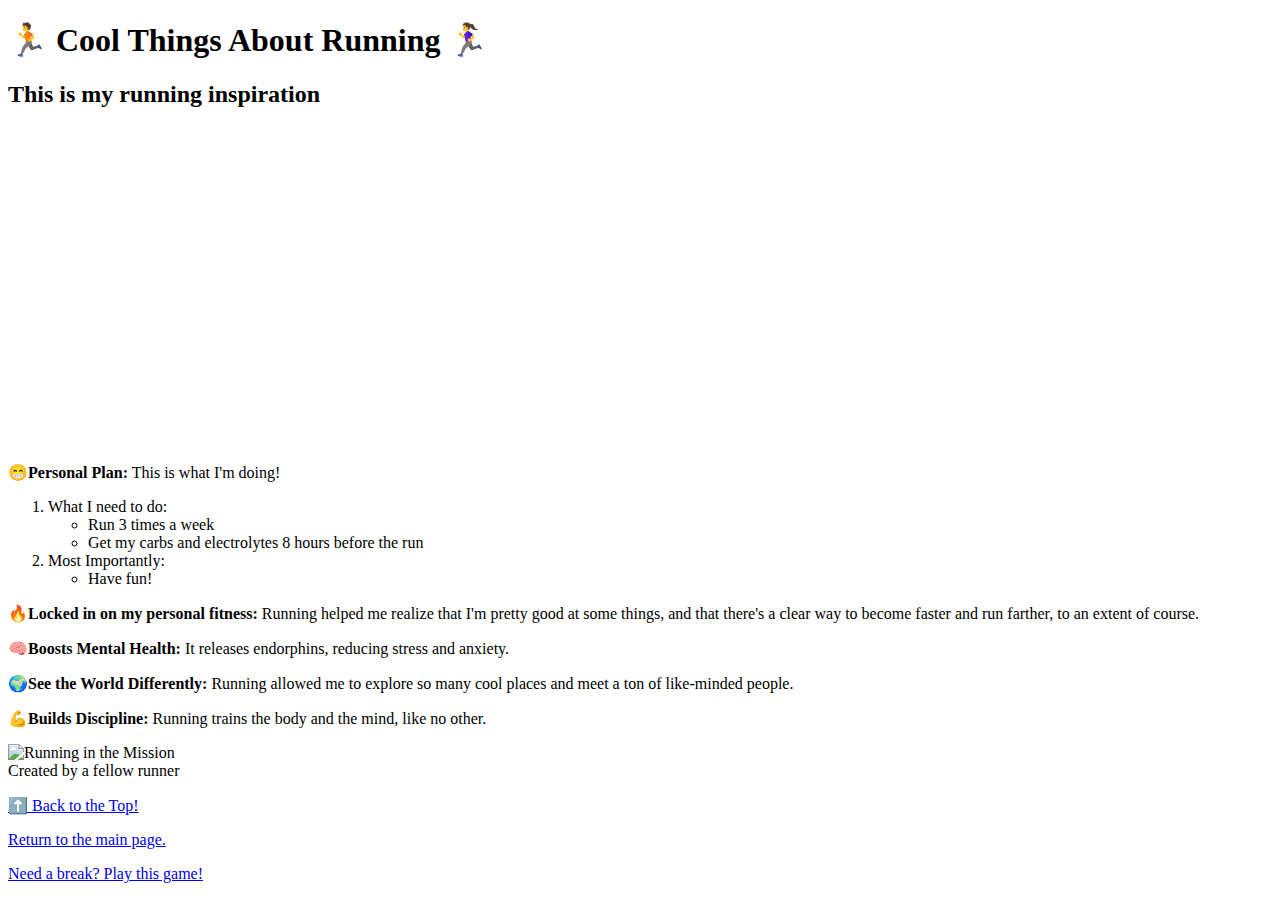
==== Scratchpage.html @ e9c8ea56 "Add files via upload" ====
<!DOCTYPE html>
<html lang="en">
<head>
  <meta charset="UTF-8">
  <title>Cool Things About Running</title>
  <link rel="stylesheet" href="../startbootstrap-scrolling-nav-gh-pages/css/scratchpage.css">
</head>
<body>

  <h1 id="top">🏃 Cool Things About Running 🏃‍♀️</h1>
  <h2> This is my running inspiration</h2>
  <iframe width="560" 
  height="315" 
  src="https://www.youtube.com/embed/Y37Uq_-cFxI?si=Zh3xT-JTrzae4gpN" 
  title="YouTube video player" 
  frameborder="0" 
  allow="accelerometer; autoplay; clipboard-write; encrypted-media; gyroscope; picture-in-picture; web-share" 
  referrerpolicy="strict-origin-when-cross-origin" 
  allowfullscreen>
</iframe>
<div class="fact-card">
    <p><span class="emoji">😁</span><strong>Personal Plan:</strong> This is what I'm doing!</p>
    <ol> 
        <li>What I need to do:</li>
        <ul>
            <li>Run 3 times a week</li>
            <li>Get my carbs and electrolytes 8 hours before the run</li>
        </ul>
        <li>Most Importantly:</li>
        <ul>
            <li>Have fun!</li>
        </ul>
    </ol>
  </div>
  <div class="fact-card">
    <p><span class="emoji">🔥</span><strong>Locked in on my personal fitness:</strong> Running helped me realize that I'm pretty good at some things, and that there's a clear way to become faster and run farther, to an extent of course.</p>
  </div>

  <div class="fact-card">
    <p><span class="emoji">🧠</span><strong>Boosts Mental Health:</strong> It releases endorphins, reducing stress and anxiety.</p>
  </div>

  <div class="fact-card">
    <p><span class="emoji">🌍</span><strong>See the World Differently:</strong> Running allowed me to explore so many cool places and meet a ton of like-minded people.</p>
  </div>

  <div class="fact-card">
    <p><span class="emoji">💪</span><strong>Builds Discipline:</strong> Running trains the body and the mind, like no other.</p>
  </div>
  <img src="../startbootstrap-scrolling-nav-gh-pages/Images/Mission-Running-Pic.JPG" alt="Running in the Mission" 
    width="400"
    class="Mission-Running-Pic">
            <!-- Tableau Graph-->
            <div class='tableauPlaceholder' id='viz1744831475800' style='position: relative'>
                <noscript>
                  <a href='#'>
                    <img alt='Dashboard 1' src='https://public.tableau.com/static/images/GQ/GQX5Q79GZ/1_rss.png' style='border: none' />
                  </a>
                </noscript>
                <object class='tableauViz' style='display:none;'>
                  <param name='host_url' value='https%3A%2F%2Fpublic.tableau.com%2F' />
                  <param name='embed_code_version' value='3' />
                  <param name='path' value='shared&#47;GQX5Q79GZ' />
                  <param name='toolbar' value='yes' />
                  <param name='static_image' value='https://public.tableau.com/static/images/GQ/GQX5Q79GZ/1.png' />
                  <param name='animate_transition' value='yes' />
                  <param name='display_static_image' value='yes' />
                  <param name='display_spinner' value='yes' />
                  <param name='display_overlay' value='yes' />
                  <param name='display_count' value='yes' />
                  <param name='language' value='en-US' />
                </object>
              </div>
              
              <script type='text/javascript'>
                var divElement = document.getElementById('viz1744831475800');
                var vizElement = divElement.getElementsByTagName('object')[0];
              
                if (divElement.offsetWidth > 800) {
                  vizElement.style.width = '1520px';
                  vizElement.style.height = '882px';
                } else if (divElement.offsetWidth > 500) {
                  vizElement.style.width = '1520px';
                  vizElement.style.height = '882px';
                } else {
                  vizElement.style.width = '100%';
                  vizElement.style.height = '2627px';
                }
              
                var scriptElement = document.createElement('script');
                scriptElement.src = 'https://public.tableau.com/javascripts/api/viz_v1.js';
                vizElement.parentNode.insertBefore(scriptElement, vizElement);
              </script>
              
  <footer>
    Created by a fellow runner
  </footer>
  <p><a href="#top">⬆️ Back to the Top!</a></p>
  <p><a href="index.html">Return to the main page.</a></p>
  <p><a href="BreakoutGame.html">Need a break? Play this game!</a></p>

</body>
</html>
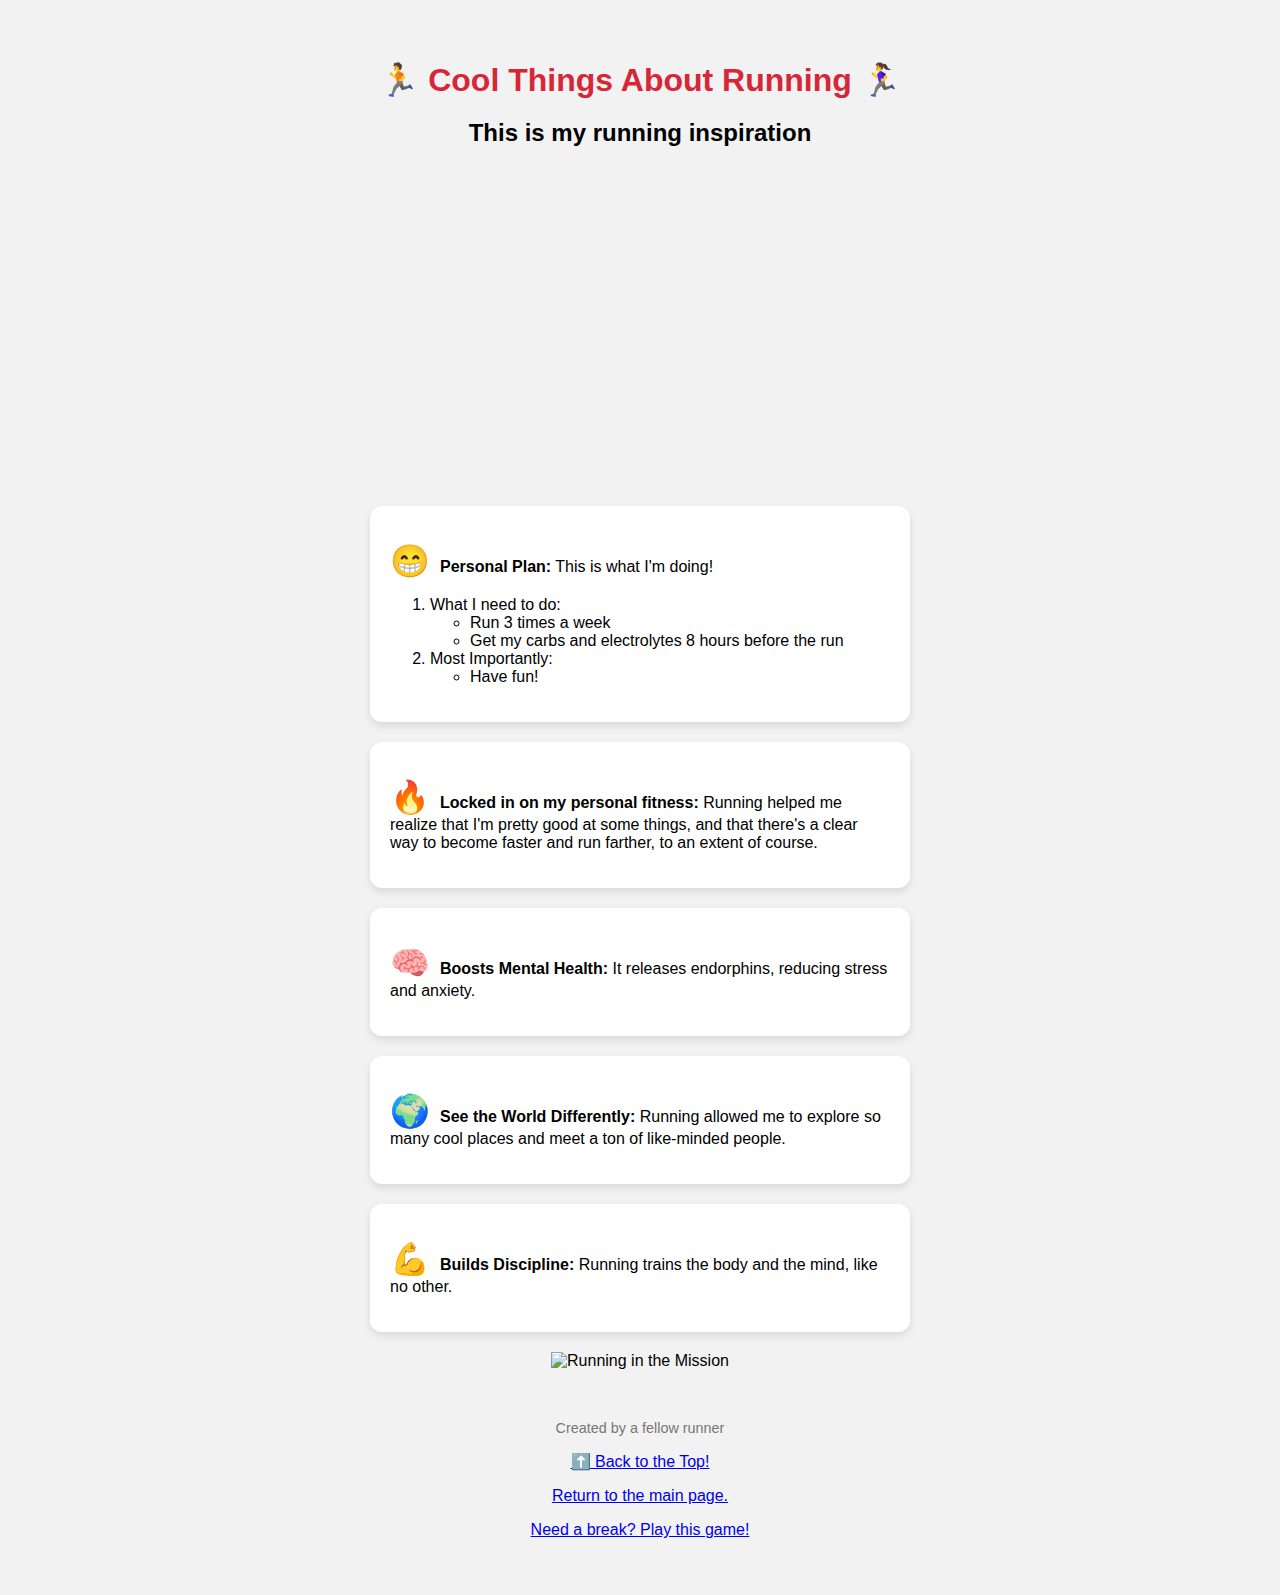
==== commit cbf0a5aa: "Add files via upload" ====
--- a/Scratchpage.html
+++ b/Scratchpage.html
@@ -3,7 +3,7 @@
 <head>
   <meta charset="UTF-8">
   <title>Cool Things About Running</title>
-  <link rel="stylesheet" href="../startbootstrap-scrolling-nav-gh-pages/css/scratchpage.css">
+  <link rel="stylesheet" href="/css/scratchpage.css">
 </head>
 <body>
 
--- a/css/scratchpage.css
+++ b/css/scratchpage.css
@@ -0,0 +1,36 @@
+.running-pic {
+    border: 3px solid black;
+    border-radius: 10px;
+  }
+  
+   body {
+      font-family: 'Segoe UI', sans-serif;
+      background: #f2f2f2;
+      margin: 0;
+      padding: 40px;
+      text-align: center;
+    }
+    h1 {
+        color: #d72638;
+        font-family: 'Segoe UI', sans-serif;
+        margin-bottom: 10px;
+      }
+      
+    .fact-card {
+      background: white;
+      border-radius: 12px;
+      box-shadow: 0 4px 8px rgba(0,0,0,0.1);
+      max-width: 500px;
+      margin: 20px auto;
+      padding: 20px;
+      text-align: left;
+    }
+    .emoji {
+      font-size: 2rem;
+      margin-right: 10px;
+    }
+    footer {
+      margin-top: 50px;
+      font-size: 0.9em;
+      color: #777;
+    }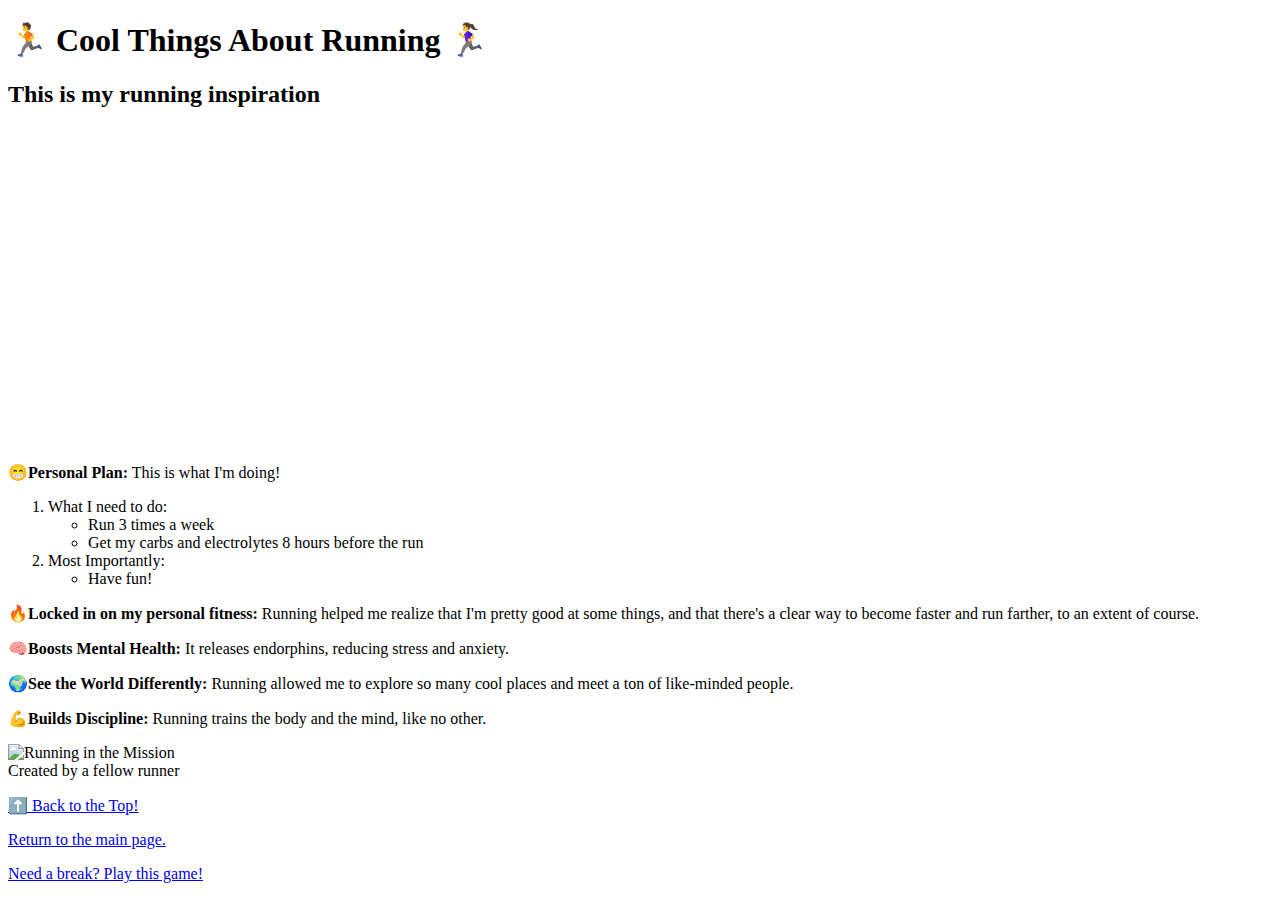
==== commit 081810bb: "Add files via upload" ====
--- a/Scratchpage.html
+++ b/Scratchpage.html
@@ -3,7 +3,7 @@
 <head>
   <meta charset="UTF-8">
   <title>Cool Things About Running</title>
-  <link rel="stylesheet" href="/css/scratchpage.css">
+  <link rel="stylesheet" href="/startbootstrap-scrolling-nav-gh-pages/startbootstrap-scrolling-nav-gh-pages/css/scratchpage.css">
 </head>
 <body>
 
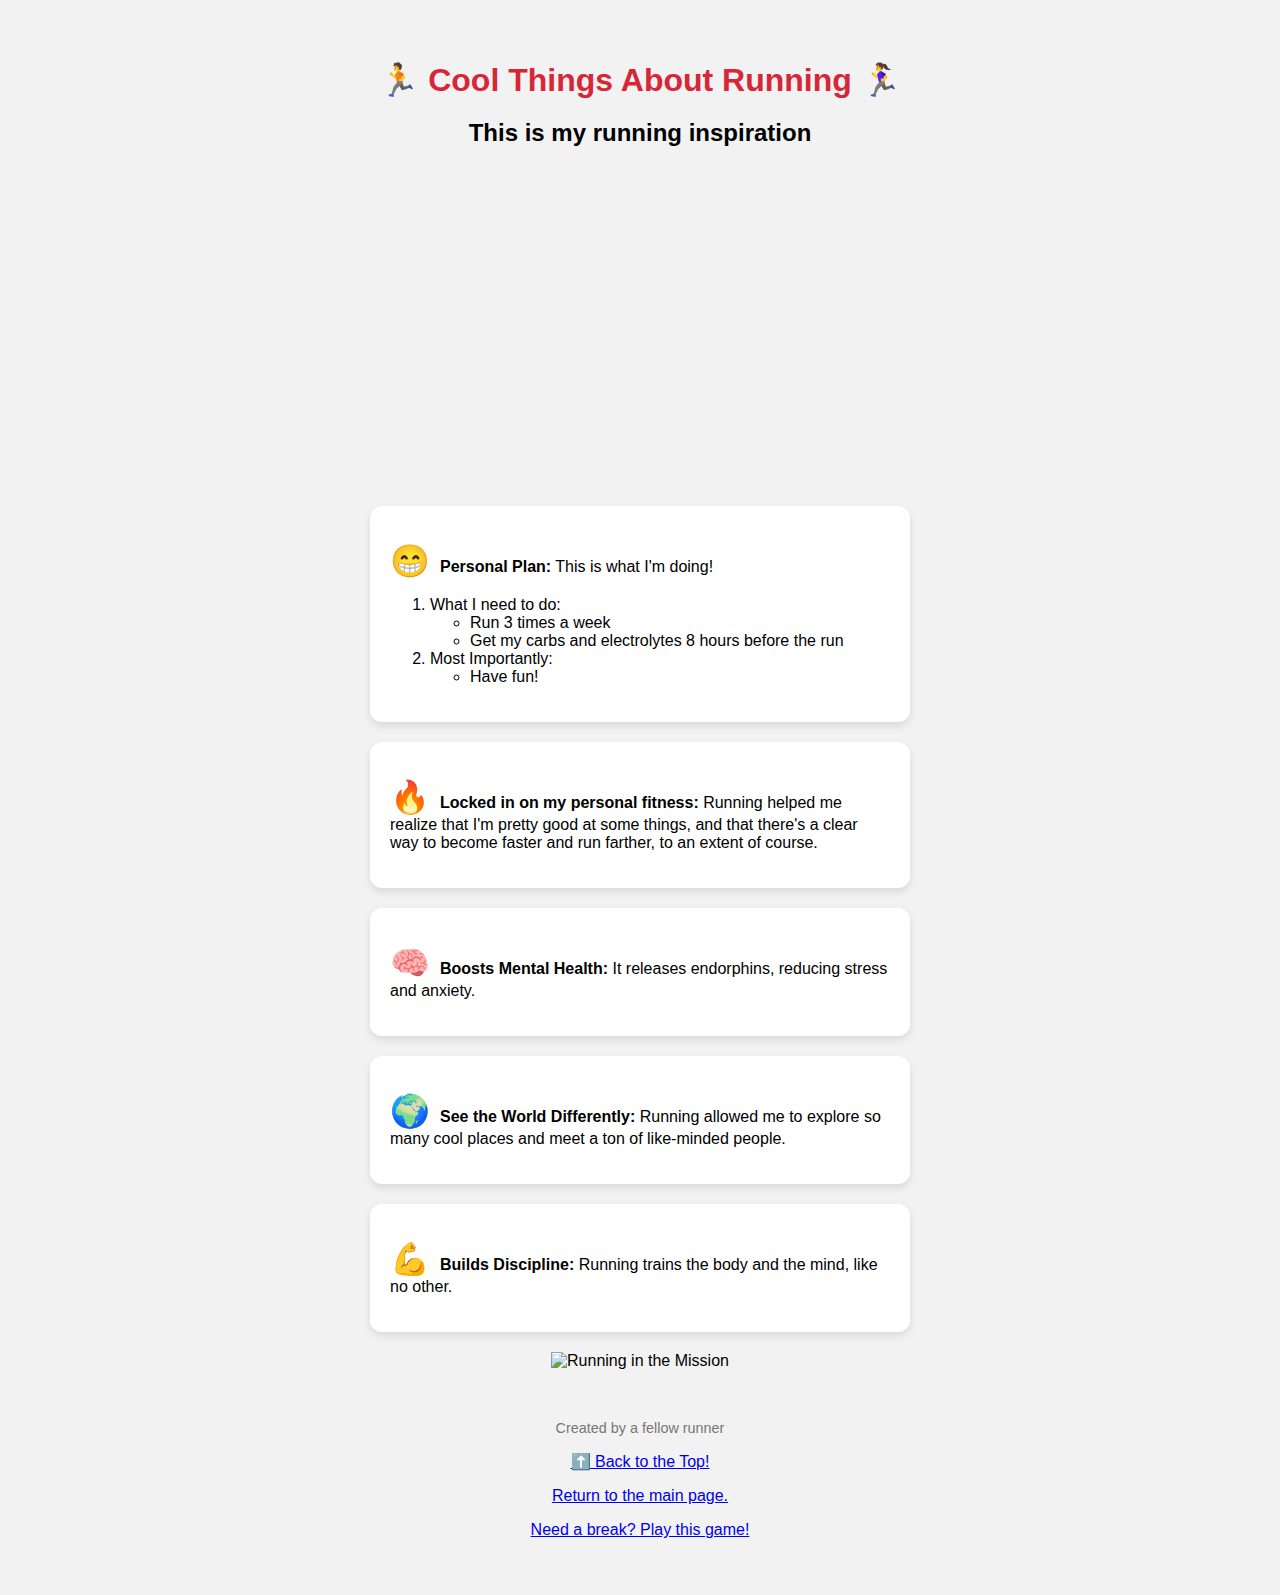
==== commit 62462ab5: "Add files via upload" ====
--- a/Scratchpage.html
+++ b/Scratchpage.html
@@ -3,7 +3,7 @@
 <head>
   <meta charset="UTF-8">
   <title>Cool Things About Running</title>
-  <link rel="stylesheet" href="/startbootstrap-scrolling-nav-gh-pages/startbootstrap-scrolling-nav-gh-pages/css/scratchpage.css">
+  <link rel="stylesheet" href="css/scratchpage.css">
 </head>
 <body>
 
--- a/css/scratchpage.css
+++ b/css/scratchpage.css
@@ -0,0 +1,36 @@
+.running-pic {
+    border: 3px solid black;
+    border-radius: 10px;
+  }
+  
+   body {
+      font-family: 'Segoe UI', sans-serif;
+      background: #f2f2f2;
+      margin: 0;
+      padding: 40px;
+      text-align: center;
+    }
+    h1 {
+        color: #d72638;
+        font-family: 'Segoe UI', sans-serif;
+        margin-bottom: 10px;
+      }
+      
+    .fact-card {
+      background: white;
+      border-radius: 12px;
+      box-shadow: 0 4px 8px rgba(0,0,0,0.1);
+      max-width: 500px;
+      margin: 20px auto;
+      padding: 20px;
+      text-align: left;
+    }
+    .emoji {
+      font-size: 2rem;
+      margin-right: 10px;
+    }
+    footer {
+      margin-top: 50px;
+      font-size: 0.9em;
+      color: #777;
+    }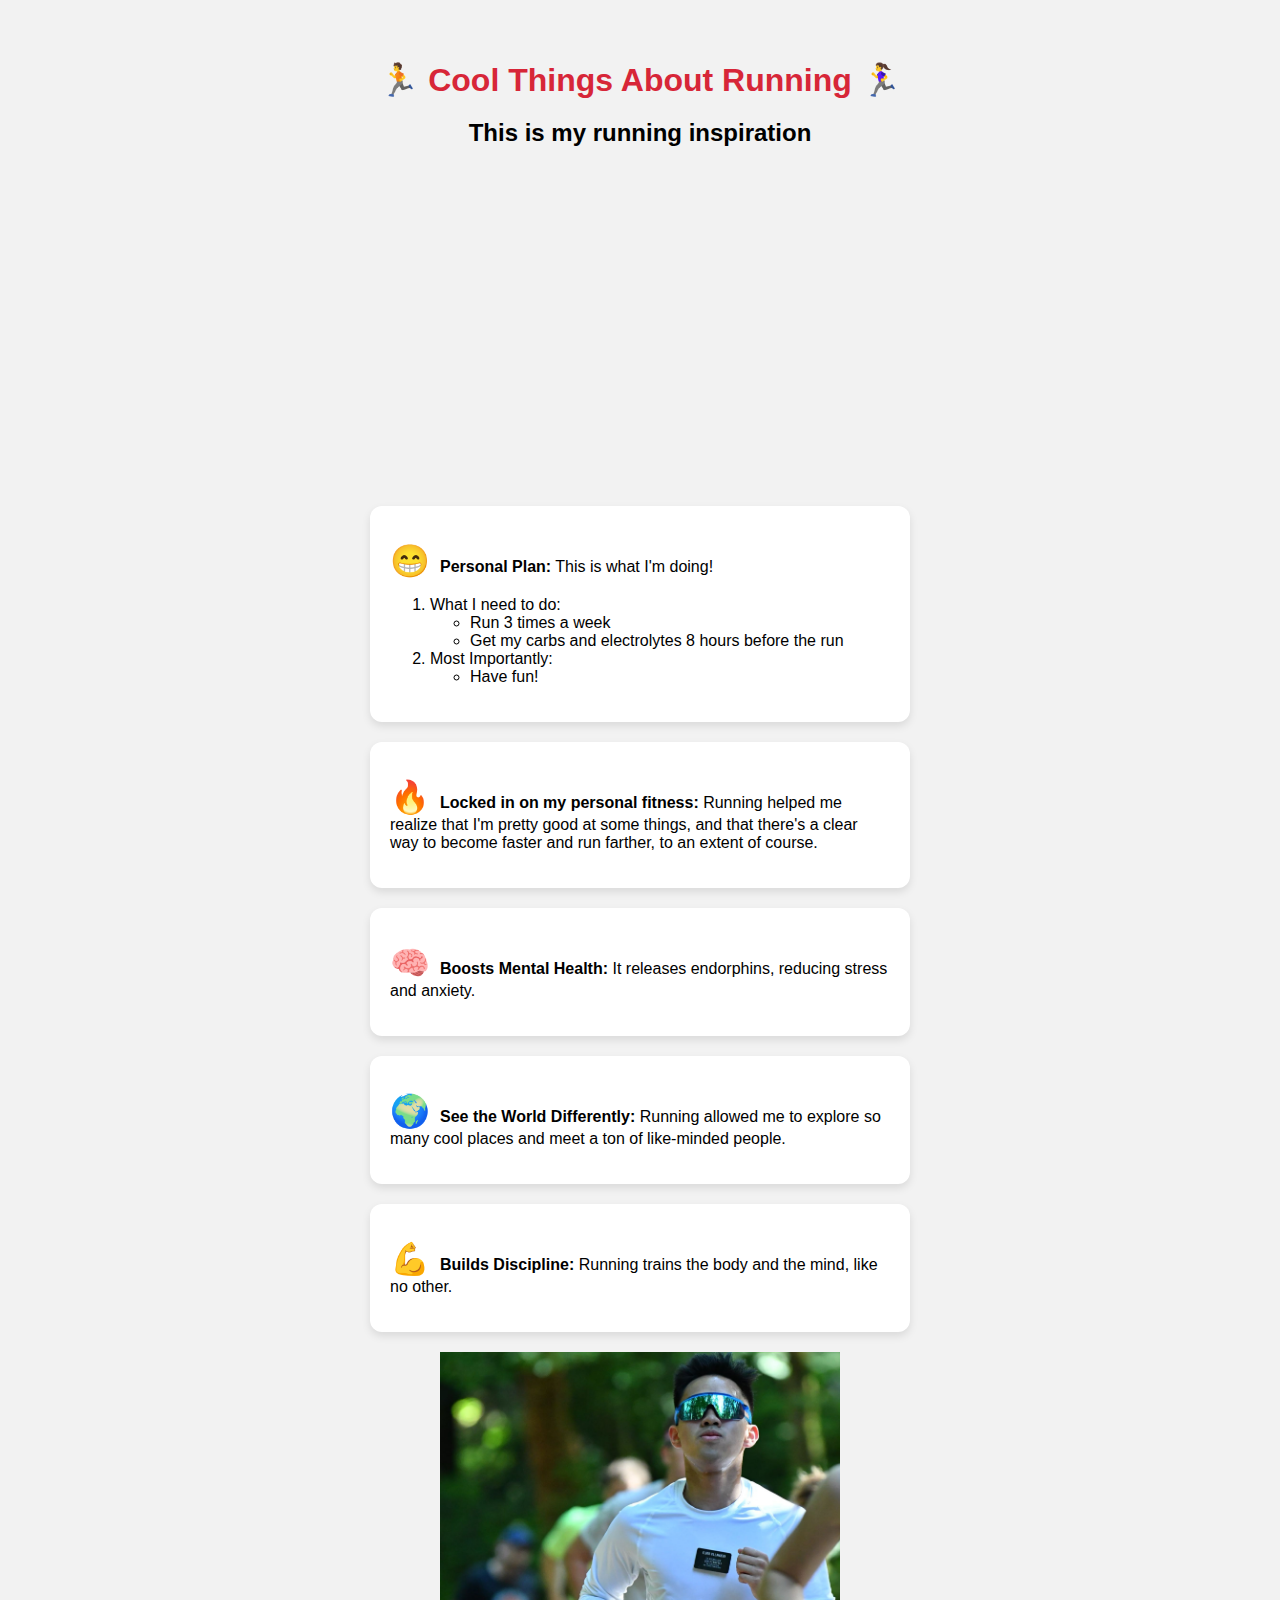
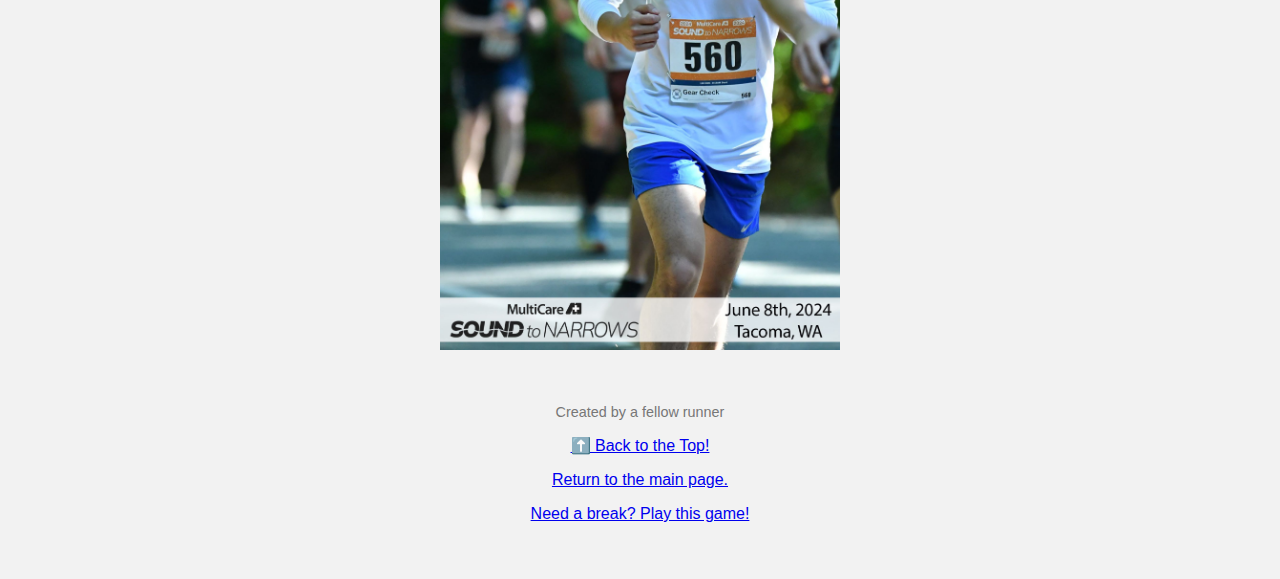
==== commit 237315a4: "Add files via upload" ====
--- a/Scratchpage.html
+++ b/Scratchpage.html
@@ -47,7 +47,7 @@
   <div class="fact-card">
     <p><span class="emoji">💪</span><strong>Builds Discipline:</strong> Running trains the body and the mind, like no other.</p>
   </div>
-  <img src="../startbootstrap-scrolling-nav-gh-pages/Images/Mission-Running-Pic.JPG" alt="Running in the Mission" 
+  <img src="Images/Mission-Running-Pic.JPG" alt="Running in the Mission" 
     width="400"
     class="Mission-Running-Pic">
             <!-- Tableau Graph-->
